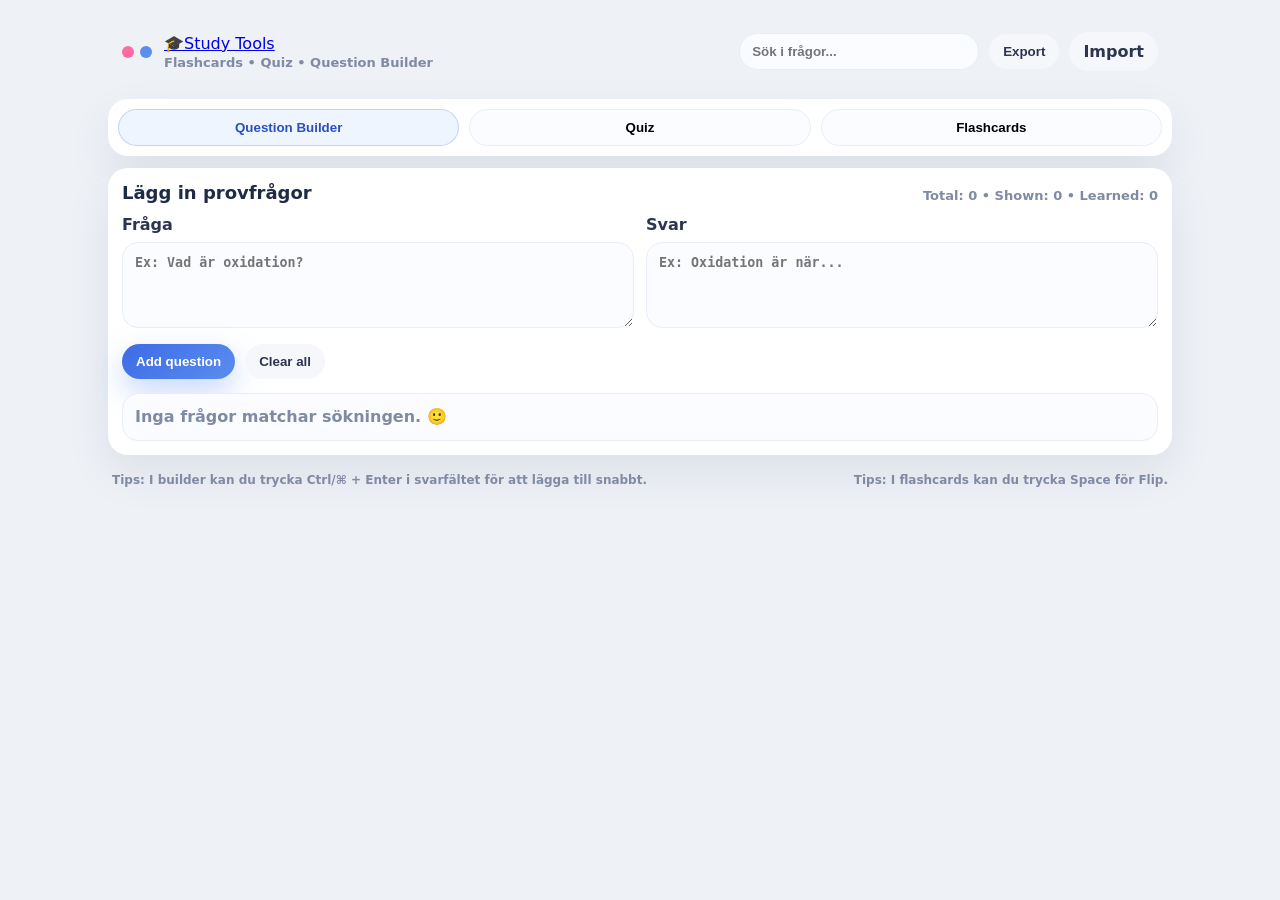
==== flashcards.html @ 01fc3538 "eygfhbj" ====
<!DOCTYPE html>
<html lang="sv">
<head>
  <meta charset="UTF-8" />
  <meta name="viewport" content="width=device-width, initial-scale=1.0" />
  <title>Study Tools — Flashcards & Quiz</title>
  <link rel="stylesheet" href="flashcards.css" />
</head>
<body>
  <div class="app">
    <div class="mobile-overlay" id="mobileOverlay"></div>
    <header class="topbar">
      <div class="brand">
        <div class="logo">
          <span class="dot dot-pink"></span>
          <span class="dot dot-blue"></span>
        </div>
        <div class="brand-text">
          <a class="nav-item" href="index.html">
          <span class="icon">🎓</span><span>Study Tools</span>
        </a>
          <div class="sub">Flashcards • Quiz • Question Builder</div>
        </div>
      </div>

      <div class="right-actions">
        <input id="globalSearch" class="search" type="text" placeholder="Sök i frågor..." />
        <button class="btn btn-ghost" id="exportBtn" title="Exportera till JSON">Export</button>
        <label class="btn btn-ghost file-btn" title="Importera JSON">
          Import
          <input id="importFile" type="file" accept="application/json" hidden />
        </label>
      </div>
    </header>

    <main class="main">
      <section class="tabs card">
        <button class="tab active" data-view="builderView">Question Builder</button>
        <button class="tab" data-view="quizView">Quiz</button>
        <button class="tab" data-view="flashView">Flashcards</button>
      </section>

      <!-- BUILDER -->
      <section id="builderView" class="card content">
        <div class="section-head">
          <h2>Lägg in provfrågor</h2>
          <div class="meta" id="builderMeta">—</div>
        </div>

        <div class="grid2">
          <div>
            <label class="label">Fråga</label>
            <textarea id="qInput" class="textarea" rows="4" placeholder="Ex: Vad är oxidation?"></textarea>
          </div>
          <div>
            <label class="label">Svar</label>
            <textarea id="aInput" class="textarea" rows="4" placeholder="Ex: Oxidation är när..."></textarea>
          </div>
        </div>

        <div class="actions">
          <button class="btn btn-primary" id="addQA">Add question</button>
          <button class="btn btn-ghost" id="clearAllQA">Clear all</button>
        </div>

        <div class="list" id="qaList"></div>
      </section>

      <!-- QUIZ -->
      <section id="quizView" class="card content" style="display:none;">
        <div class="section-head">
          <h2>Quiz</h2>
          <div class="meta" id="quizMeta">—</div>
        </div>

        <div class="actions">
          <button class="btn btn-ghost" id="startQuiz">Start quiz</button>
          <button class="btn btn-primary" id="submitQuiz">Submit</button>
        </div>

        <div id="quizWrap" class="quizWrap"></div>
        <div id="quizResult" class="result" style="display:none;"></div>
      </section>

      <!-- FLASHCARDS -->
      <section id="flashView" class="card content" style="display:none;">
        <div class="section-head">
          <h2>Flashcards</h2>
          <div class="meta" id="flashMeta">—</div>
        </div>

        <div class="flash-controls">
          <button class="btn btn-ghost" id="prevCard">← Prev</button>
          <button class="btn btn-ghost" id="flipCard">Flip</button>
          <button class="btn btn-ghost" id="nextCard">Next →</button>

          <div class="spacer"></div>

          <button class="btn btn-ghost" id="shuffleCards">Shuffle</button>
          <label class="check">
            <input id="onlyUnlearned" type="checkbox" />
            Only unlearned
          </label>
        </div>

        <div class="flashcard" id="flashCard" tabindex="0">
          <div class="badge" id="cardSide">Question</div>
          <div class="title" id="flashTitle">—</div>
          <div class="body" id="flashBody">Lägg in frågor i Question Builder först 🙂</div>
        </div>

        <div class="flash-actions">
          <button class="btn btn-primary" id="markLearned">Mark learned ✓</button>
          <button class="btn btn-ghost" id="markUnlearned">Mark unlearned</button>
        </div>
      </section>

      <footer class="footer">
        <div class="hint">Tips: I builder kan du trycka <b>Ctrl/⌘ + Enter</b> i svarfältet för att lägga till snabbt.</div>
        <div class="hint">Tips: I flashcards kan du trycka <b>Space</b> för Flip.</div>
      </footer>
    </main>
  </div>

  <script src="flashcards.js"></script>
</body>
</html>
---- flashcards.css ----
:root{
  --bg:#eef1f6;
  --panel:#ffffff;
  --text:#1f2a44;
  --muted:#7f8aa3;
  --line:#e9edf6;
  --shadow: 0 18px 45px rgba(18, 33, 73, .08);
  --radius: 20px;

  --blue:#5a8dee;
  --blue2:#3d6be6;
  --pink:#ff6aa3;
  --chip:#f6f7fb;
}

*{box-sizing:border-box}
body{
  margin:0;
  font-family: ui-sans-serif, system-ui, -apple-system, Segoe UI, Roboto, Arial, "Apple Color Emoji","Segoe UI Emoji";
  background: var(--bg);
  color: var(--text);
}

.app{
  max-width: 1100px;
  margin: 0 auto;
  padding: 18px;
}

.card{
  background: var(--panel);
  border-radius: var(--radius);
  box-shadow: var(--shadow);
}

.topbar{
  display:flex;
  align-items:center;
  justify-content:space-between;
  gap: 14px;
  margin-bottom: 14px;
  padding: 14px;
}

.brand{
  display:flex;
  align-items:center;
  gap: 12px;
}
.logo{display:flex; gap:6px; align-items:center}
.dot{width:12px;height:12px;border-radius:50%}
.dot-pink{background:var(--pink)}
.dot-blue{background:var(--blue)}
.brand-text .name{font-weight:900}
.brand-text .sub{font-weight:800;color:var(--muted);font-size:13px;margin-top:2px}

.right-actions{
  display:flex;
  gap: 10px;
  align-items:center;
}
.search{
  border:1px solid var(--line);
  background:#fbfcff;
  border-radius: 999px;
  padding: 10px 12px;
  outline:none;
  font-weight:800;
  min-width: 240px;
}

.btn{
  border:0;
  cursor:pointer;
  border-radius: 999px;
  padding: 10px 14px;
  font-weight: 900;
}
.btn-primary{
  background: linear-gradient(135deg, var(--blue2), var(--blue));
  color: white;
  box-shadow: 0 12px 30px rgba(90,141,238,.35);
}
.btn-ghost{
  background: var(--chip);
  color: #2b3550;
}
.btn:hover{ filter: brightness(0.99); transform: translateY(-1px); }
.btn:active{ transform: translateY(0px); }

.file-btn{ position:relative; overflow:hidden; }

.main{ display:flex; flex-direction:column; gap: 12px; }

.tabs{
  display:flex;
  gap: 10px;
  padding: 10px;
}
.tab{
  flex:1;
  border:1px solid var(--line);
  background:#fbfcff;
  border-radius: 999px;
  padding: 10px 12px;
  font-weight: 900;
  cursor:pointer;
}
.tab.active{
  background: #eff5ff;
  border-color: rgba(61,107,230,.25);
  color: #2a4fbf;
}

.content{ padding: 14px; }

.section-head{
  display:flex;
  align-items:flex-end;
  justify-content:space-between;
  gap: 12px;
  margin-bottom: 12px;
}
.section-head h2{ margin:0; font-size: 18px; }
.meta{ color: var(--muted); font-weight: 900; font-size: 13px; }

.grid2{
  display:grid;
  grid-template-columns: 1fr 1fr;
  gap: 12px;
}

.label{ display:block; font-weight:900; margin-bottom:8px; color:#2b3550; }

.textarea{
  width:100%;
  border:1px solid var(--line);
  border-radius:16px;
  padding:12px;
  outline:none;
  resize: vertical;
  font-weight:800;
  color:#2b3550;
  background:#fbfcff;
}

.actions{
  display:flex;
  gap: 10px;
  margin-top: 12px;
}

.list{
  margin-top: 14px;
  display:flex;
  flex-direction:column;
  gap: 10px;
}

.item{
  border:1px solid var(--line);
  background:#fbfcff;
  border-radius:16px;
  padding: 12px;
}

.item-top{
  display:flex;
  justify-content:space-between;
  gap: 10px;
  align-items:flex-start;
}

.q{
  font-weight: 900;
  margin-bottom: 6px;
}
.a{
  color: var(--muted);
  font-weight: 800;
  line-height: 1.35;
  white-space: pre-wrap;
}

.item-actions{ display:flex; gap: 8px; }

.small{
  padding: 8px 12px;
  font-size: 13px;
}

.quizWrap{ margin-top: 10px; display:flex; flex-direction:column; gap: 10px; }
.quizQ{
  border:1px solid var(--line);
  background:#fbfcff;
  border-radius:16px;
  padding: 12px;
}
.quizQ .qtitle{ font-weight:900; margin-bottom: 8px; }
.quizQ input{
  width:100%;
  border:1px solid var(--line);
  border-radius:12px;
  padding:10px;
  outline:none;
  font-weight:800;
}
.tip{ color: var(--muted); font-weight: 900; font-size: 12px; margin-top:8px; }

.result{
  margin-top: 12px;
  padding: 12px;
  border-radius: 16px;
  background: #eff5ff;
  border: 1px solid rgba(61,107,230,.2);
  font-weight: 900;
  color: #2a4fbf;
}

.flash-controls{
  display:flex;
  gap: 10px;
  align-items:center;
  flex-wrap:wrap;
}
.spacer{ flex:1; }

.check{
  display:flex;
  align-items:center;
  gap: 8px;
  font-weight: 900;
  color: #2b3550;
  background: #fbfcff;
  border: 1px solid var(--line);
  border-radius: 999px;
  padding: 8px 12px;
}

.flashcard{
  margin-top: 12px;
  border: 1px solid var(--line);
  border-radius: 22px;
  padding: 18px;
  background: linear-gradient(180deg, #ffffff, #fbfcff);
  min-height: 180px;
  display:flex;
  flex-direction:column;
  justify-content:center;
  outline:none;
  position:relative;
}
.flashcard:focus{ box-shadow: 0 0 0 4px rgba(61,107,230,.15); }

.badge{
  position:absolute;
  top: 14px;
  right: 14px;
  padding: 6px 10px;
  border-radius: 999px;
  background: #111827;
  color:#fff;
  font-weight: 900;
  font-size: 12px;
}
.flashcard .title{
  font-weight: 900;
  font-size: 16px;
  margin-bottom: 10px;
}
.flashcard .body{
  font-weight: 800;
  color: #657195;
  line-height: 1.45;
  white-space: pre-wrap;
}

.flash-actions{
  display:flex;
  gap: 10px;
  margin-top: 12px;
}

.footer{
  display:flex;
  justify-content:space-between;
  gap: 12px;
  color: var(--muted);
  font-weight: 800;
  font-size: 12px;
  padding: 6px 4px;
  flex-wrap: wrap;
}

@media (max-width: 820px){
  .grid2{ grid-template-columns: 1fr; }
  .search{ min-width: 160px; }
}
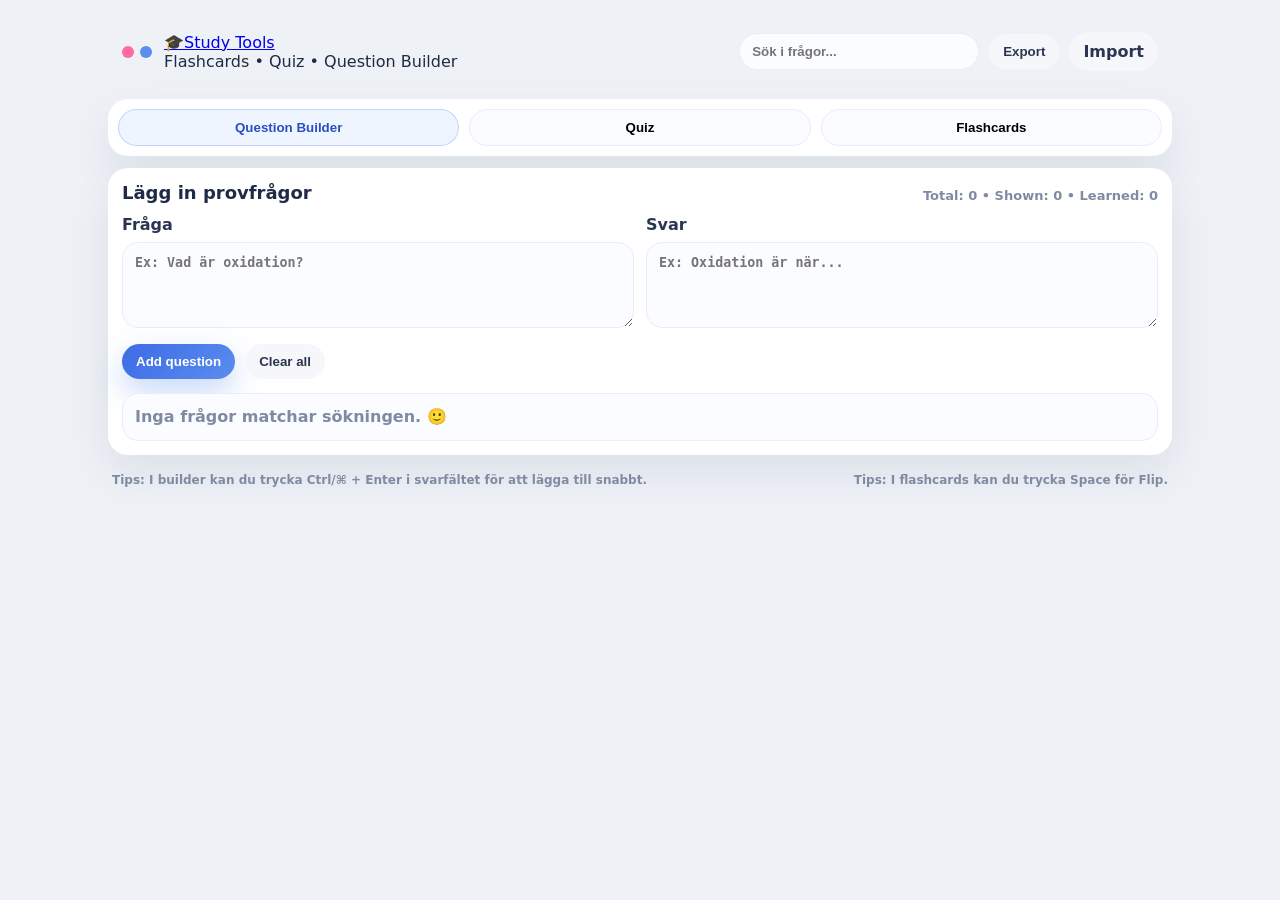
==== commit bf241b74: "rfytgbjh" ====
--- a/flashcards.html
+++ b/flashcards.html
@@ -15,7 +15,7 @@
           <span class="dot dot-pink"></span>
           <span class="dot dot-blue"></span>
         </div>
-        <div class="brand-text">
+        <div class="nav-item">
           <a class="nav-item" href="index.html">
           <span class="icon">🎓</span><span>Study Tools</span>
         </a>
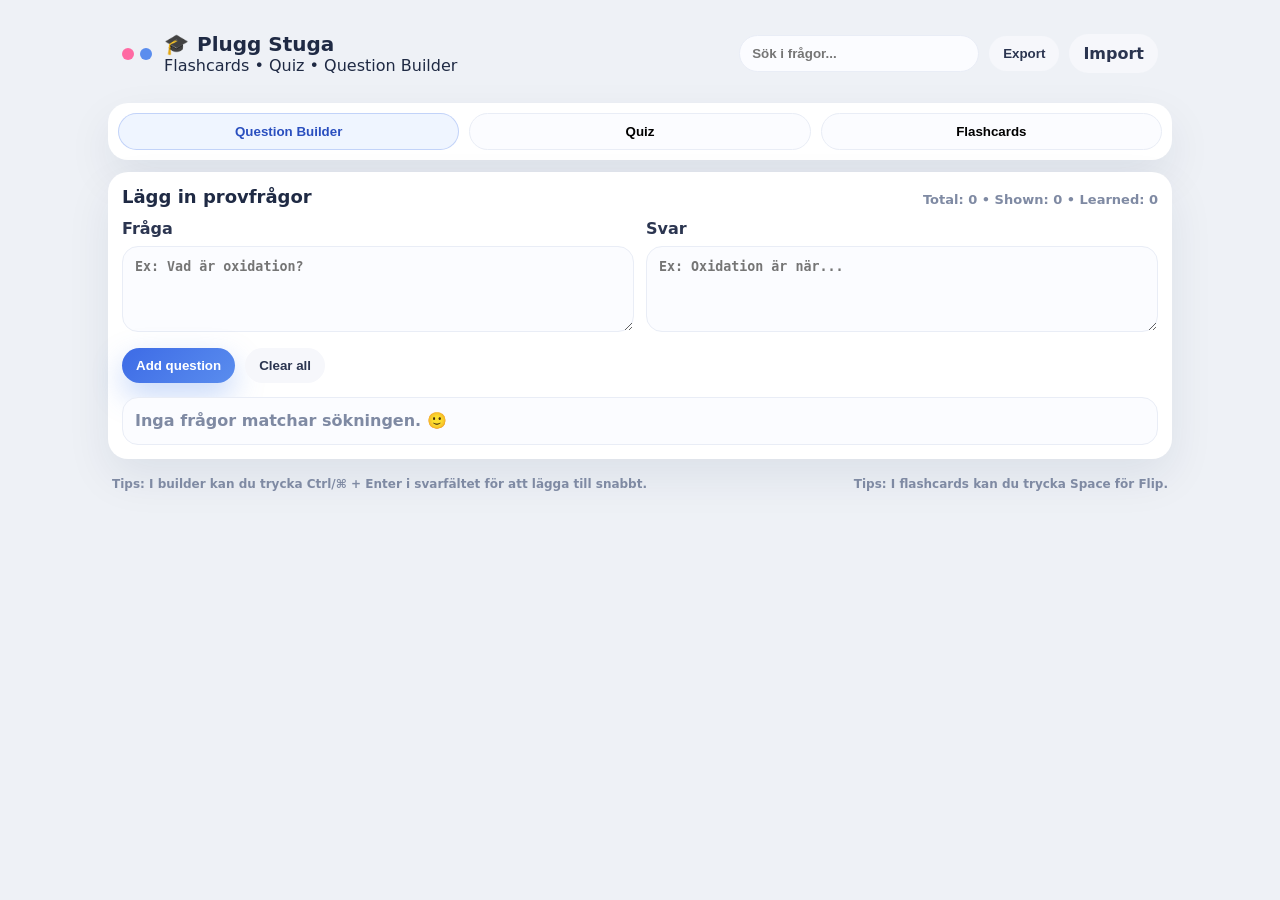
==== commit d6c812b7: "rtyhj" ====
--- a/flashcards.html
+++ b/flashcards.html
@@ -16,10 +16,11 @@
           <span class="dot dot-blue"></span>
         </div>
         <div class="nav-item">
-          <a class="nav-item" href="index.html">
-          <span class="icon">🎓</span><span>Study Tools</span>
-        </a>
-          <div class="sub">Flashcards • Quiz • Question Builder</div>
+          <a href="index.html" class="brand-link">
+  <span class="icon">🎓</span>
+  <span>Plugg Stuga</span>
+</a>
+<div class="sub">Flashcards • Quiz • Question Builder</div>
         </div>
       </div>
 
--- a/flashcards.css
+++ b/flashcards.css
@@ -296,3 +296,17 @@
   .grid2{ grid-template-columns: 1fr; }
   .search{ min-width: 160px; }
 }
+
+.brand-link{
+  display:flex;
+  align-items:center;
+  gap:8px;
+  text-decoration:none;
+  color:inherit;
+  font-weight:700;
+  font-size:20px;
+}
+
+.brand-link:hover{
+  text-decoration:none;
+}
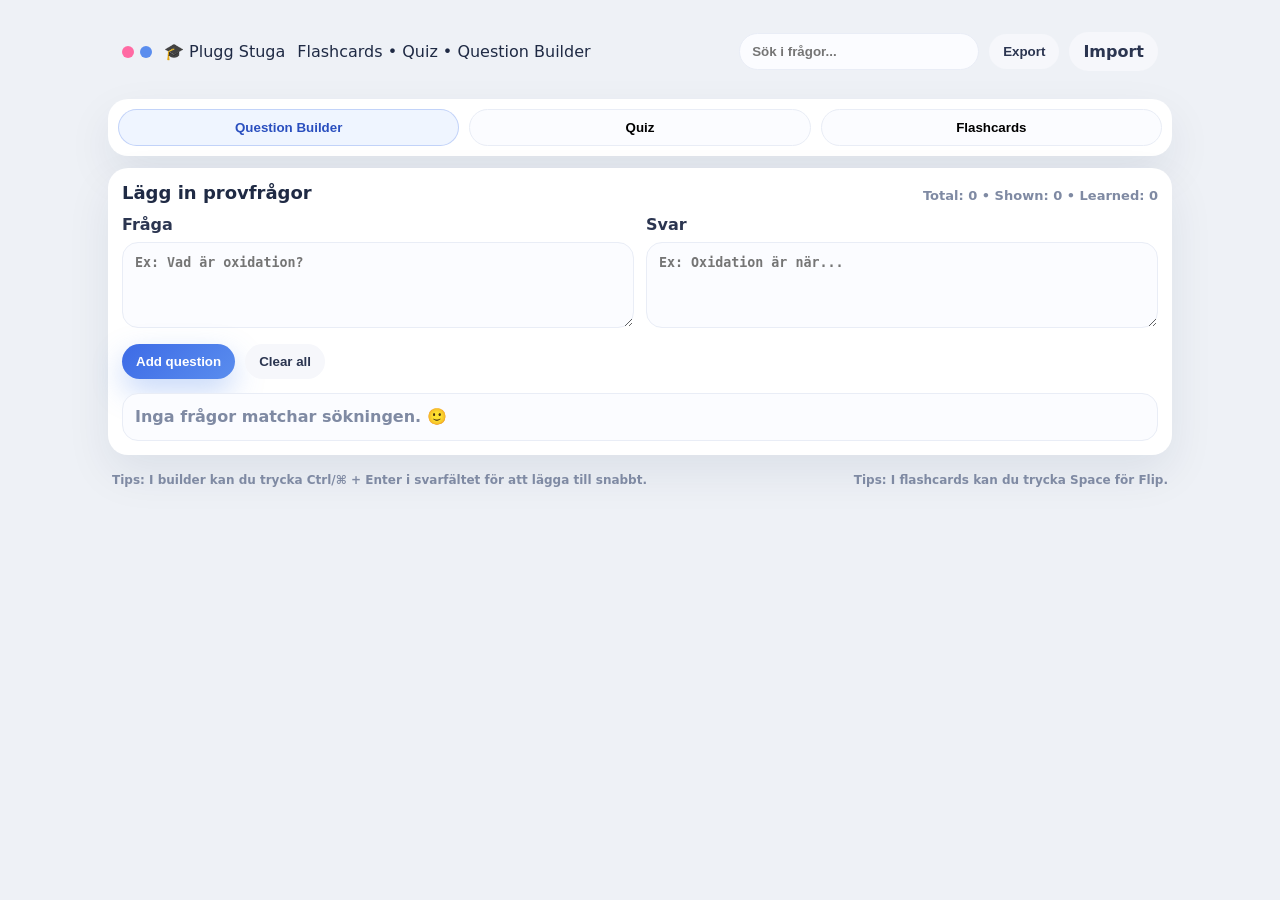
==== commit 164e4c3e: "fyugrjhbf" ====
--- a/flashcards.html
+++ b/flashcards.html
@@ -15,13 +15,11 @@
           <span class="dot dot-pink"></span>
           <span class="dot dot-blue"></span>
         </div>
-        <div class="nav-item">
-          <a href="index.html" class="brand-link">
+<a href="index.html" style="text-decoration:none; color:inherit;">
   <span class="icon">🎓</span>
-  <span>Plugg Stuga</span>
+  <span class="brand-name">Plugg Stuga</span>
 </a>
 <div class="sub">Flashcards • Quiz • Question Builder</div>
-        </div>
       </div>
 
       <div class="right-actions">
--- a/flashcards.css
+++ b/flashcards.css
@@ -297,6 +297,15 @@
   .search{ min-width: 160px; }
 }
 
+/* Gör "Study Tools" länken att se ut som vanlig text */
+.brand .nav-item a.nav-item{
+  color: inherit;
+  text-decoration: none;
+}
+
+.brand .nav-item a.nav-item:hover{
+  text-decoration: none;
+}
 .brand-link{
   display:flex;
   align-items:center;
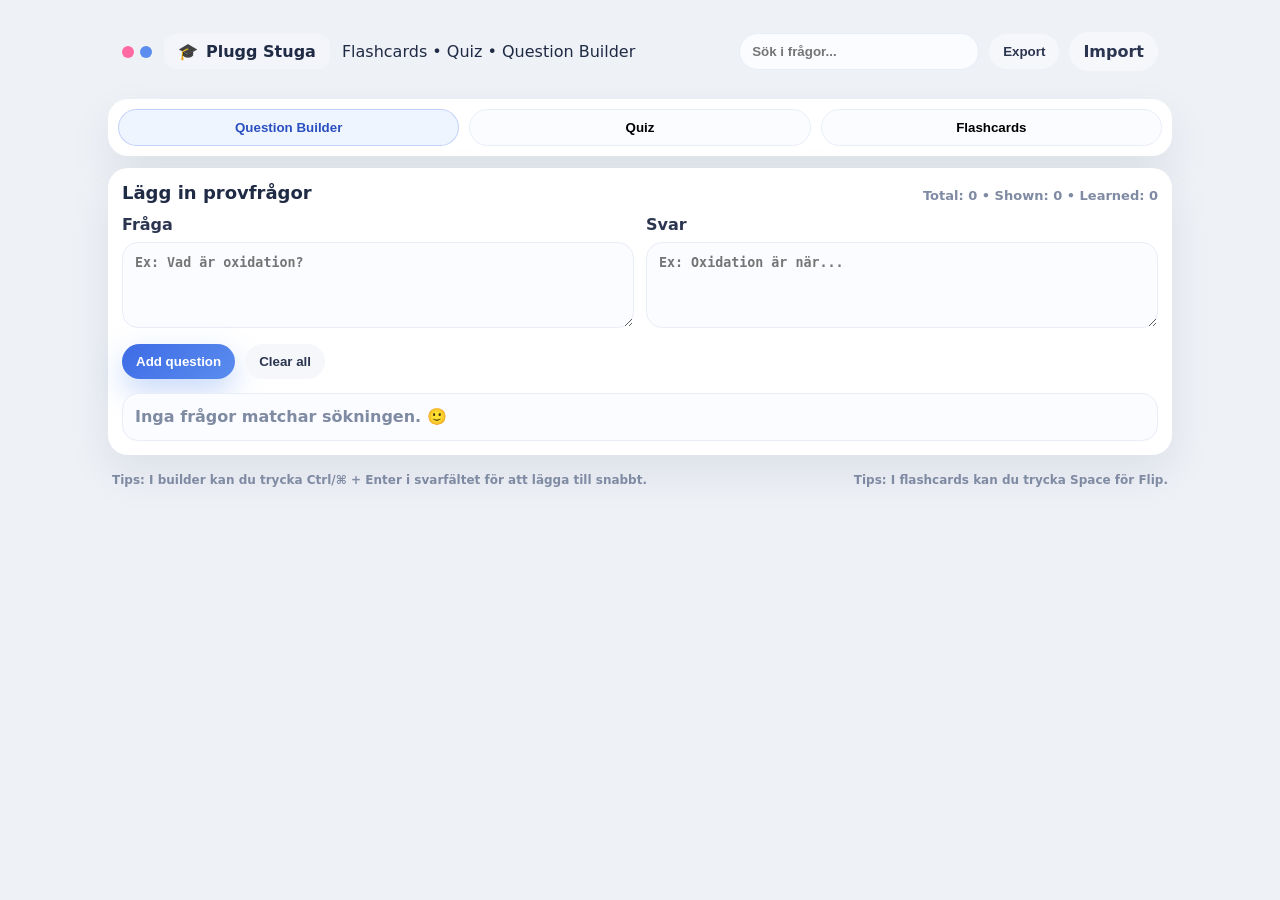
==== commit a4055ade: "yegjhbd" ====
--- a/flashcards.html
+++ b/flashcards.html
@@ -15,9 +15,9 @@
           <span class="dot dot-pink"></span>
           <span class="dot dot-blue"></span>
         </div>
-<a href="index.html" style="text-decoration:none; color:inherit;">
+<a href="index.html" class="home-btn">
   <span class="icon">🎓</span>
-  <span class="brand-name">Plugg Stuga</span>
+  <span>Plugg Stuga</span>
 </a>
 <div class="sub">Flashcards • Quiz • Question Builder</div>
       </div>
--- a/flashcards.css
+++ b/flashcards.css
@@ -318,4 +318,24 @@
 
 .brand-link:hover{
   text-decoration:none;
+}
+.home-btn{
+  display:inline-flex;
+  align-items:center;
+  gap:8px;
+
+  padding:8px 14px;
+  border-radius:12px;
+
+  background:#f3f5fb;
+  color:#1f2a44;
+  font-weight:700;
+
+  text-decoration:none;
+  transition:all .15s ease;
+}
+
+.home-btn:hover{
+  background:#e6ebff;
+  transform:translateY(-1px);
 }
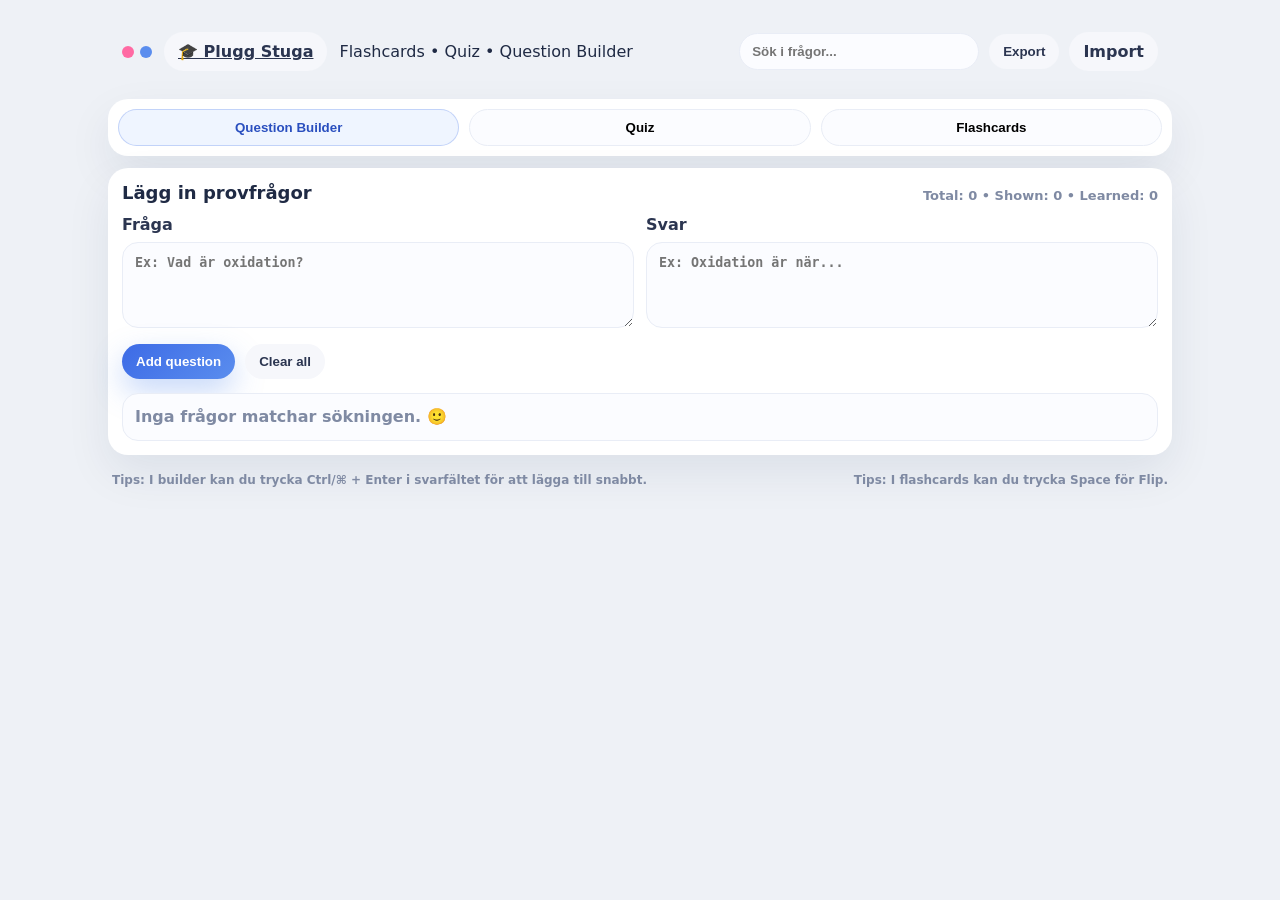
==== commit 0c5d1af7: "srtdjcfhg" ====
--- a/flashcards.html
+++ b/flashcards.html
@@ -10,17 +10,18 @@
   <div class="app">
     <div class="mobile-overlay" id="mobileOverlay"></div>
     <header class="topbar">
-      <div class="brand">
-        <div class="logo">
-          <span class="dot dot-pink"></span>
-          <span class="dot dot-blue"></span>
-        </div>
-<a href="index.html" class="home-btn">
-  <span class="icon">🎓</span>
-  <span>Plugg Stuga</span>
-</a>
-<div class="sub">Flashcards • Quiz • Question Builder</div>
-      </div>
+<div class="brand">
+  <div class="logo">
+    <span class="dot dot-pink"></span>
+    <span class="dot dot-blue"></span>
+  </div>
+
+  <a href="index.html" class="btn btn-ghost">
+    🎓 Plugg Stuga
+  </a>
+
+  <div class="sub">Flashcards • Quiz • Question Builder</div>
+</div>
 
       <div class="right-actions">
         <input id="globalSearch" class="search" type="text" placeholder="Sök i frågor..." />
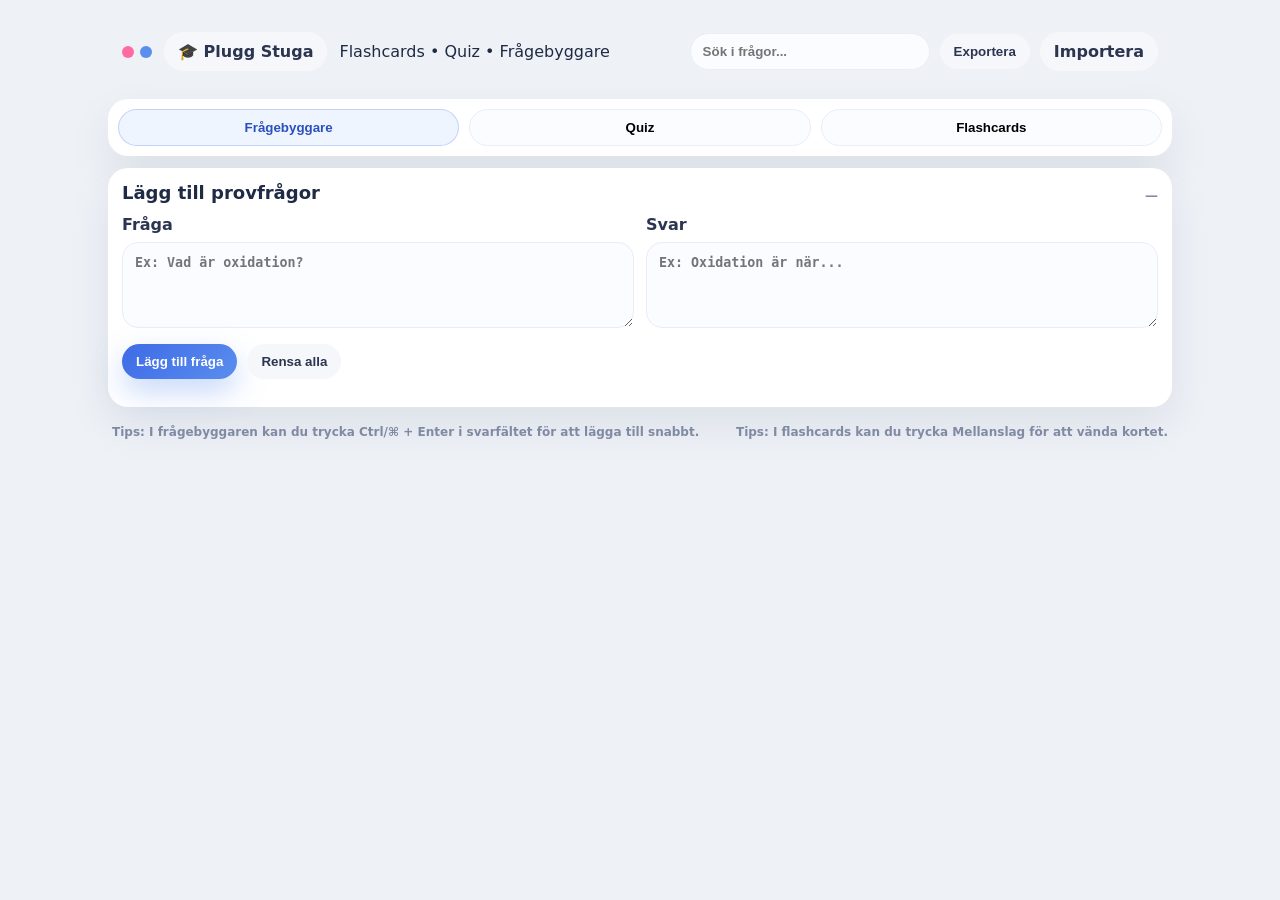
==== commit 73bea953: "ytfghv" ====
--- a/flashcards.html
+++ b/flashcards.html
@@ -3,39 +3,42 @@
 <head>
   <meta charset="UTF-8" />
   <meta name="viewport" content="width=device-width, initial-scale=1.0" />
-  <title>Study Tools — Flashcards & Quiz</title>
+  <title>Plugg Stuga — Flashcards & Quiz</title>
   <link rel="stylesheet" href="flashcards.css" />
 </head>
 <body>
   <div class="app">
     <div class="mobile-overlay" id="mobileOverlay"></div>
+
     <header class="topbar">
-<div class="brand">
-  <div class="logo">
-    <span class="dot dot-pink"></span>
-    <span class="dot dot-blue"></span>
-  </div>
+      <div class="brand">
+        <div class="logo">
+          <span class="dot dot-pink"></span>
+          <span class="dot dot-blue"></span>
+        </div>
 
-  <a href="index.html" class="btn btn-ghost">
-    🎓 Plugg Stuga
-  </a>
+        <a href="index.html" class="btn btn-ghost">
+          🎓 Plugg Stuga
+        </a>
 
-  <div class="sub">Flashcards • Quiz • Question Builder</div>
-</div>
+        <div class="sub">Flashcards • Quiz • Frågebyggare</div>
+      </div>
 
       <div class="right-actions">
         <input id="globalSearch" class="search" type="text" placeholder="Sök i frågor..." />
-        <button class="btn btn-ghost" id="exportBtn" title="Exportera till JSON">Export</button>
+        <button class="btn btn-ghost" id="exportBtn" title="Exportera till JSON">Exportera</button>
+
         <label class="btn btn-ghost file-btn" title="Importera JSON">
-          Import
+          Importera
           <input id="importFile" type="file" accept="application/json" hidden />
         </label>
       </div>
     </header>
 
     <main class="main">
+
       <section class="tabs card">
-        <button class="tab active" data-view="builderView">Question Builder</button>
+        <button class="tab active" data-view="builderView">Frågebyggare</button>
         <button class="tab" data-view="quizView">Quiz</button>
         <button class="tab" data-view="flashView">Flashcards</button>
       </section>
@@ -43,7 +46,7 @@
       <!-- BUILDER -->
       <section id="builderView" class="card content">
         <div class="section-head">
-          <h2>Lägg in provfrågor</h2>
+          <h2>Lägg till provfrågor</h2>
           <div class="meta" id="builderMeta">—</div>
         </div>
 
@@ -52,6 +55,7 @@
             <label class="label">Fråga</label>
             <textarea id="qInput" class="textarea" rows="4" placeholder="Ex: Vad är oxidation?"></textarea>
           </div>
+
           <div>
             <label class="label">Svar</label>
             <textarea id="aInput" class="textarea" rows="4" placeholder="Ex: Oxidation är när..."></textarea>
@@ -59,8 +63,8 @@
         </div>
 
         <div class="actions">
-          <button class="btn btn-primary" id="addQA">Add question</button>
-          <button class="btn btn-ghost" id="clearAllQA">Clear all</button>
+          <button class="btn btn-primary" id="addQA">Lägg till fråga</button>
+          <button class="btn btn-ghost" id="clearAllQA">Rensa alla</button>
         </div>
 
         <div class="list" id="qaList"></div>
@@ -74,8 +78,8 @@
         </div>
 
         <div class="actions">
-          <button class="btn btn-ghost" id="startQuiz">Start quiz</button>
-          <button class="btn btn-primary" id="submitQuiz">Submit</button>
+          <button class="btn btn-ghost" id="startQuiz">Starta quiz</button>
+          <button class="btn btn-primary" id="submitQuiz">Skicka in</button>
         </div>
 
         <div id="quizWrap" class="quizWrap"></div>
@@ -90,38 +94,40 @@
         </div>
 
         <div class="flash-controls">
-          <button class="btn btn-ghost" id="prevCard">← Prev</button>
-          <button class="btn btn-ghost" id="flipCard">Flip</button>
-          <button class="btn btn-ghost" id="nextCard">Next →</button>
+          <button class="btn btn-ghost" id="prevCard">← Föregående</button>
+          <button class="btn btn-ghost" id="flipCard">Vänd</button>
+          <button class="btn btn-ghost" id="nextCard">Nästa →</button>
 
           <div class="spacer"></div>
 
-          <button class="btn btn-ghost" id="shuffleCards">Shuffle</button>
+          <button class="btn btn-ghost" id="shuffleCards">Blanda</button>
+
           <label class="check">
             <input id="onlyUnlearned" type="checkbox" />
-            Only unlearned
+            Endast olärda
           </label>
         </div>
 
         <div class="flashcard" id="flashCard" tabindex="0">
-          <div class="badge" id="cardSide">Question</div>
+          <div class="badge" id="cardSide">Fråga</div>
           <div class="title" id="flashTitle">—</div>
-          <div class="body" id="flashBody">Lägg in frågor i Question Builder först 🙂</div>
+          <div class="body" id="flashBody">Lägg först in frågor i Frågebyggaren 🙂</div>
         </div>
 
         <div class="flash-actions">
-          <button class="btn btn-primary" id="markLearned">Mark learned ✓</button>
-          <button class="btn btn-ghost" id="markUnlearned">Mark unlearned</button>
+          <button class="btn btn-primary" id="markLearned">Markera som lärd ✓</button>
+          <button class="btn btn-ghost" id="markUnlearned">Markera som olärd</button>
         </div>
       </section>
 
       <footer class="footer">
-        <div class="hint">Tips: I builder kan du trycka <b>Ctrl/⌘ + Enter</b> i svarfältet för att lägga till snabbt.</div>
-        <div class="hint">Tips: I flashcards kan du trycka <b>Space</b> för Flip.</div>
+        <div class="hint">Tips: I frågebyggaren kan du trycka <b>Ctrl/⌘ + Enter</b> i svarfältet för att lägga till snabbt.</div>
+        <div class="hint">Tips: I flashcards kan du trycka <b>Mellanslag</b> för att vända kortet.</div>
       </footer>
+
     </main>
   </div>
 
   <script src="flashcards.js"></script>
 </body>
-</html>
+</html>
--- a/flashcards.css
+++ b/flashcards.css
@@ -327,7 +327,7 @@
   padding:8px 14px;
   border-radius:12px;
 
-  background:#f3f5fb;
+  background:#ffffff;
   color:#1f2a44;
   font-weight:700;
 
@@ -336,6 +336,9 @@
 }
 
 .home-btn:hover{
-  background:#e6ebff;
+  background:#ffffff;
   transform:translateY(-1px);
+}
+a{
+  text-decoration: none;
 }
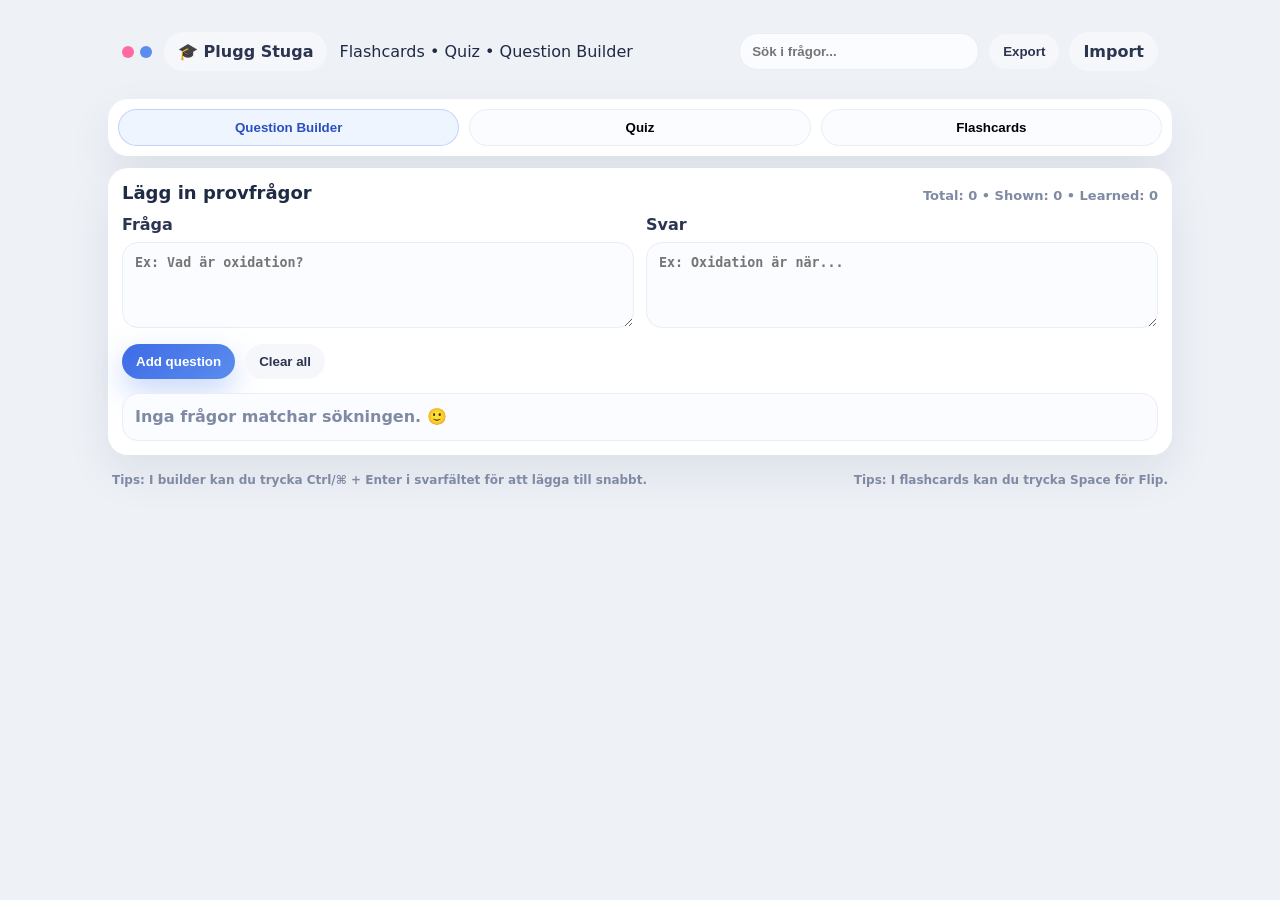
==== commit 4cb2926d: "r6ftughjb" ====
--- a/flashcards.html
+++ b/flashcards.html
@@ -3,42 +3,39 @@
 <head>
   <meta charset="UTF-8" />
   <meta name="viewport" content="width=device-width, initial-scale=1.0" />
-  <title>Plugg Stuga — Flashcards & Quiz</title>
+  <title>Study Tools — Flashcards & Quiz</title>
   <link rel="stylesheet" href="flashcards.css" />
 </head>
 <body>
   <div class="app">
     <div class="mobile-overlay" id="mobileOverlay"></div>
+    <header class="topbar">
+<div class="brand">
+  <div class="logo">
+    <span class="dot dot-pink"></span>
+    <span class="dot dot-blue"></span>
+  </div>
 
-    <header class="topbar">
-      <div class="brand">
-        <div class="logo">
-          <span class="dot dot-pink"></span>
-          <span class="dot dot-blue"></span>
-        </div>
+  <a href="index.html" class="btn btn-ghost">
+    🎓 Plugg Stuga
+  </a>
 
-        <a href="index.html" class="btn btn-ghost">
-          🎓 Plugg Stuga
-        </a>
-
-        <div class="sub">Flashcards • Quiz • Frågebyggare</div>
-      </div>
+  <div class="sub">Flashcards • Quiz • Question Builder</div>
+</div>
 
       <div class="right-actions">
         <input id="globalSearch" class="search" type="text" placeholder="Sök i frågor..." />
-        <button class="btn btn-ghost" id="exportBtn" title="Exportera till JSON">Exportera</button>
-
+        <button class="btn btn-ghost" id="exportBtn" title="Exportera till JSON">Export</button>
         <label class="btn btn-ghost file-btn" title="Importera JSON">
-          Importera
+          Import
           <input id="importFile" type="file" accept="application/json" hidden />
         </label>
       </div>
     </header>
 
     <main class="main">
-
       <section class="tabs card">
-        <button class="tab active" data-view="builderView">Frågebyggare</button>
+        <button class="tab active" data-view="builderView">Question Builder</button>
         <button class="tab" data-view="quizView">Quiz</button>
         <button class="tab" data-view="flashView">Flashcards</button>
       </section>
@@ -46,7 +43,7 @@
       <!-- BUILDER -->
       <section id="builderView" class="card content">
         <div class="section-head">
-          <h2>Lägg till provfrågor</h2>
+          <h2>Lägg in provfrågor</h2>
           <div class="meta" id="builderMeta">—</div>
         </div>
 
@@ -55,7 +52,6 @@
             <label class="label">Fråga</label>
             <textarea id="qInput" class="textarea" rows="4" placeholder="Ex: Vad är oxidation?"></textarea>
           </div>
-
           <div>
             <label class="label">Svar</label>
             <textarea id="aInput" class="textarea" rows="4" placeholder="Ex: Oxidation är när..."></textarea>
@@ -63,8 +59,8 @@
         </div>
 
         <div class="actions">
-          <button class="btn btn-primary" id="addQA">Lägg till fråga</button>
-          <button class="btn btn-ghost" id="clearAllQA">Rensa alla</button>
+          <button class="btn btn-primary" id="addQA">Add question</button>
+          <button class="btn btn-ghost" id="clearAllQA">Clear all</button>
         </div>
 
         <div class="list" id="qaList"></div>
@@ -78,8 +74,8 @@
         </div>
 
         <div class="actions">
-          <button class="btn btn-ghost" id="startQuiz">Starta quiz</button>
-          <button class="btn btn-primary" id="submitQuiz">Skicka in</button>
+          <button class="btn btn-ghost" id="startQuiz">Start quiz</button>
+          <button class="btn btn-primary" id="submitQuiz">Submit</button>
         </div>
 
         <div id="quizWrap" class="quizWrap"></div>
@@ -94,40 +90,38 @@
         </div>
 
         <div class="flash-controls">
-          <button class="btn btn-ghost" id="prevCard">← Föregående</button>
-          <button class="btn btn-ghost" id="flipCard">Vänd</button>
-          <button class="btn btn-ghost" id="nextCard">Nästa →</button>
+          <button class="btn btn-ghost" id="prevCard">← Prev</button>
+          <button class="btn btn-ghost" id="flipCard">Flip</button>
+          <button class="btn btn-ghost" id="nextCard">Next →</button>
 
           <div class="spacer"></div>
 
-          <button class="btn btn-ghost" id="shuffleCards">Blanda</button>
-
+          <button class="btn btn-ghost" id="shuffleCards">Shuffle</button>
           <label class="check">
             <input id="onlyUnlearned" type="checkbox" />
-            Endast olärda
+            Only unlearned
           </label>
         </div>
 
         <div class="flashcard" id="flashCard" tabindex="0">
-          <div class="badge" id="cardSide">Fråga</div>
+          <div class="badge" id="cardSide">Question</div>
           <div class="title" id="flashTitle">—</div>
-          <div class="body" id="flashBody">Lägg först in frågor i Frågebyggaren 🙂</div>
+          <div class="body" id="flashBody">Lägg in frågor i Question Builder först 🙂</div>
         </div>
 
         <div class="flash-actions">
-          <button class="btn btn-primary" id="markLearned">Markera som lärd ✓</button>
-          <button class="btn btn-ghost" id="markUnlearned">Markera som olärd</button>
+          <button class="btn btn-primary" id="markLearned">Mark learned ✓</button>
+          <button class="btn btn-ghost" id="markUnlearned">Mark unlearned</button>
         </div>
       </section>
 
       <footer class="footer">
-        <div class="hint">Tips: I frågebyggaren kan du trycka <b>Ctrl/⌘ + Enter</b> i svarfältet för att lägga till snabbt.</div>
-        <div class="hint">Tips: I flashcards kan du trycka <b>Mellanslag</b> för att vända kortet.</div>
+        <div class="hint">Tips: I builder kan du trycka <b>Ctrl/⌘ + Enter</b> i svarfältet för att lägga till snabbt.</div>
+        <div class="hint">Tips: I flashcards kan du trycka <b>Space</b> för Flip.</div>
       </footer>
-
     </main>
   </div>
 
   <script src="flashcards.js"></script>
 </body>
-</html>+</html>
